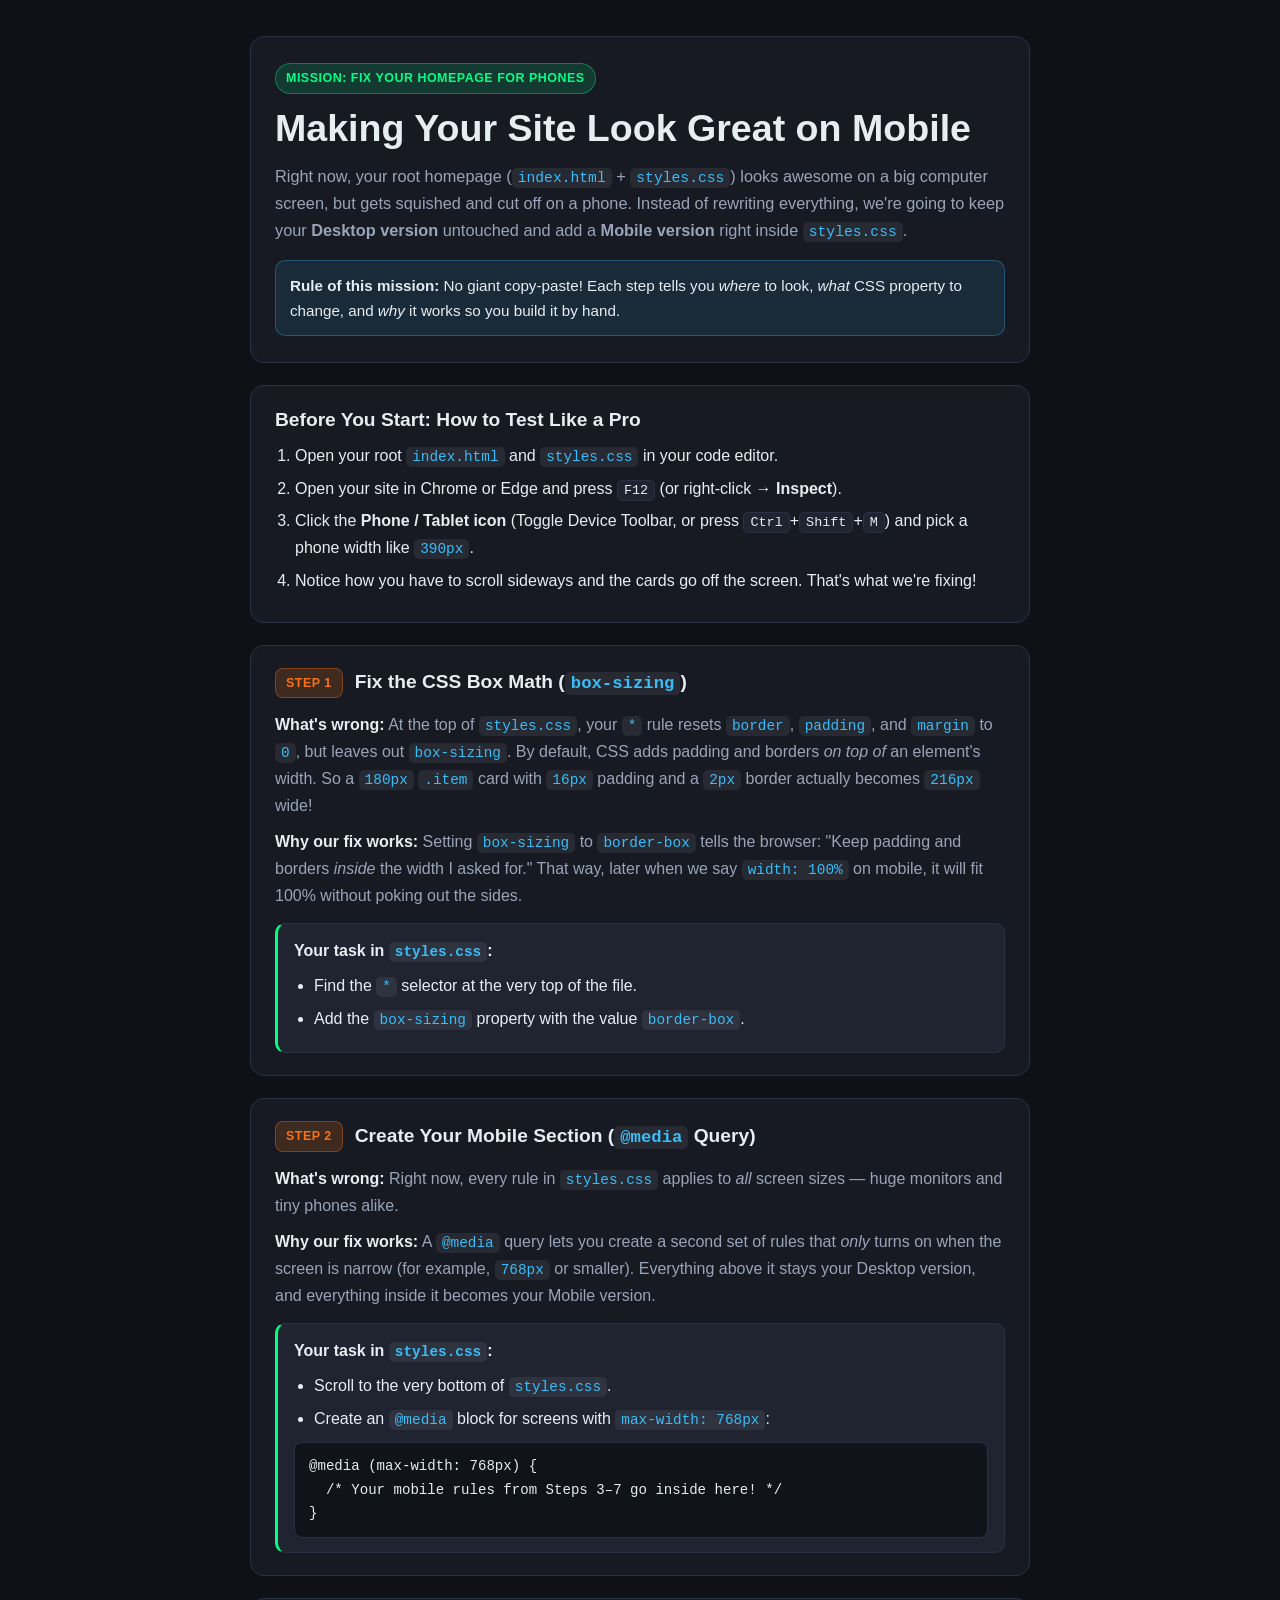
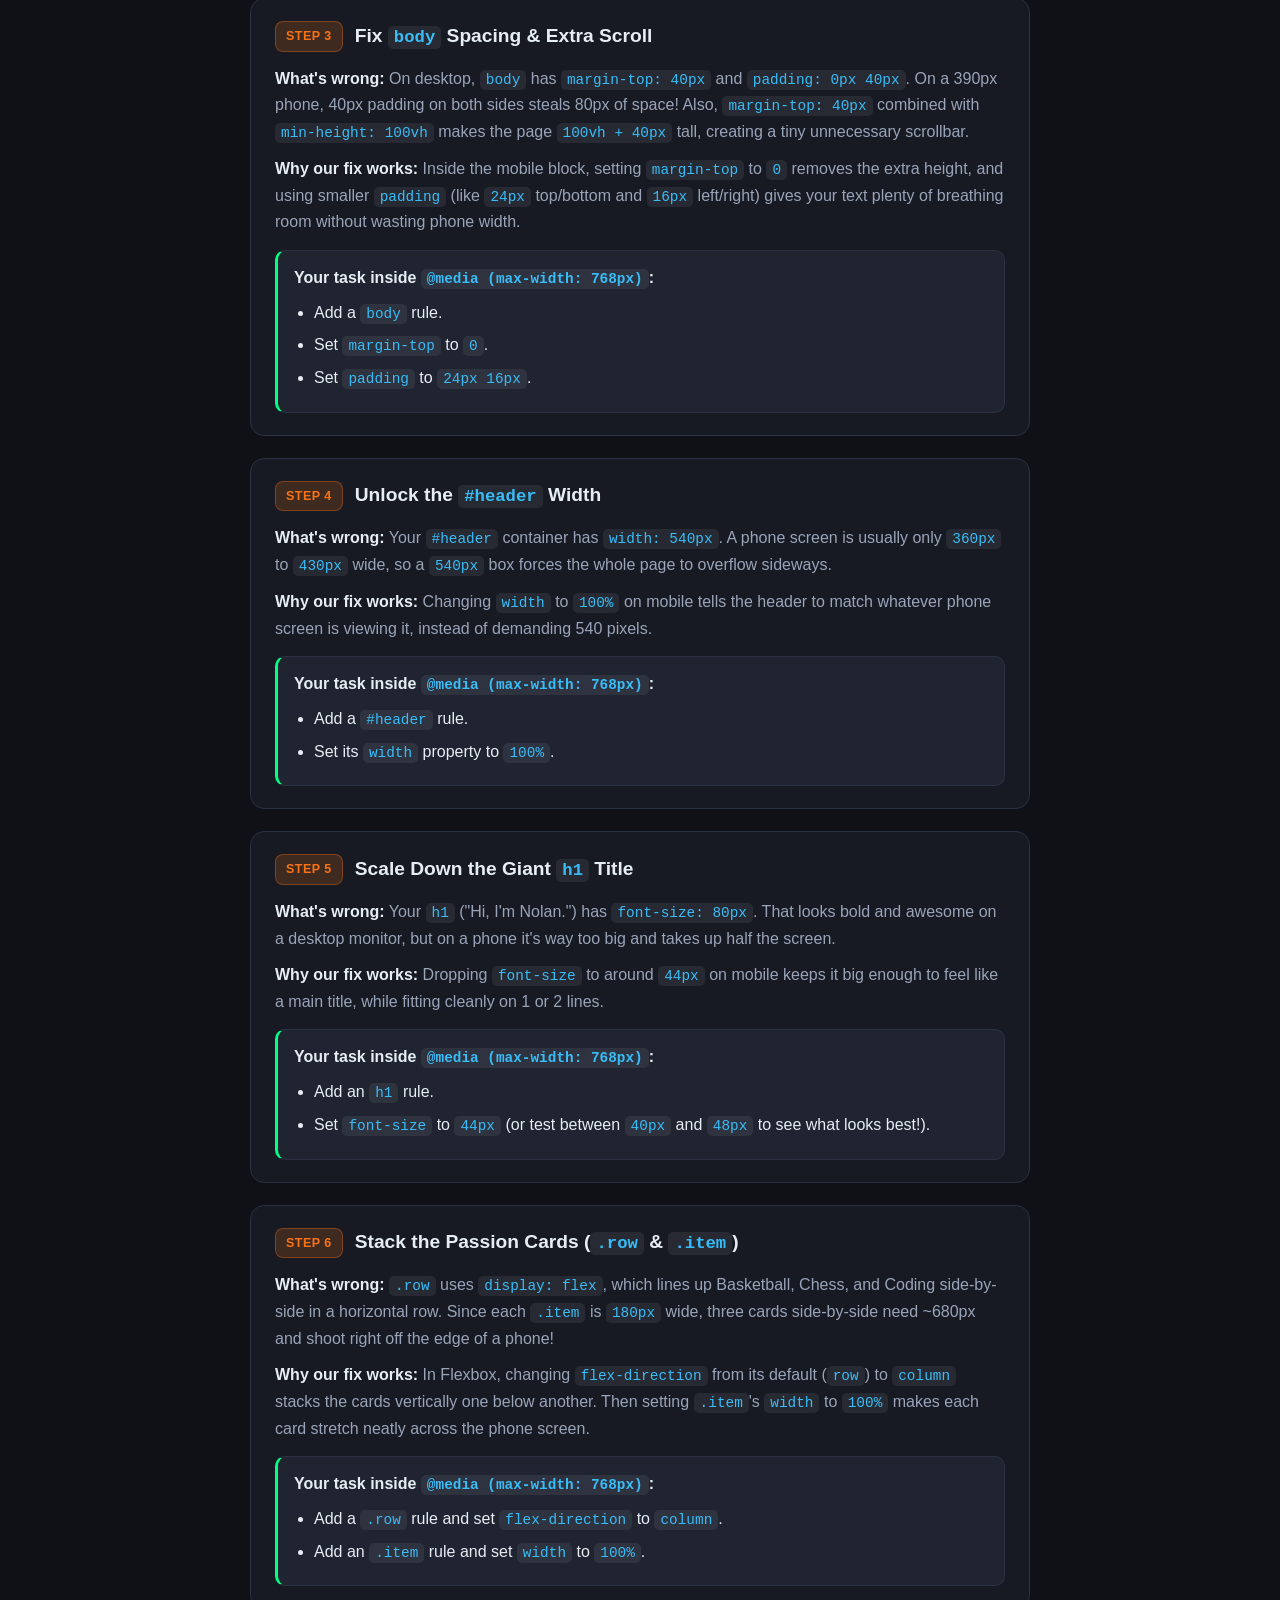
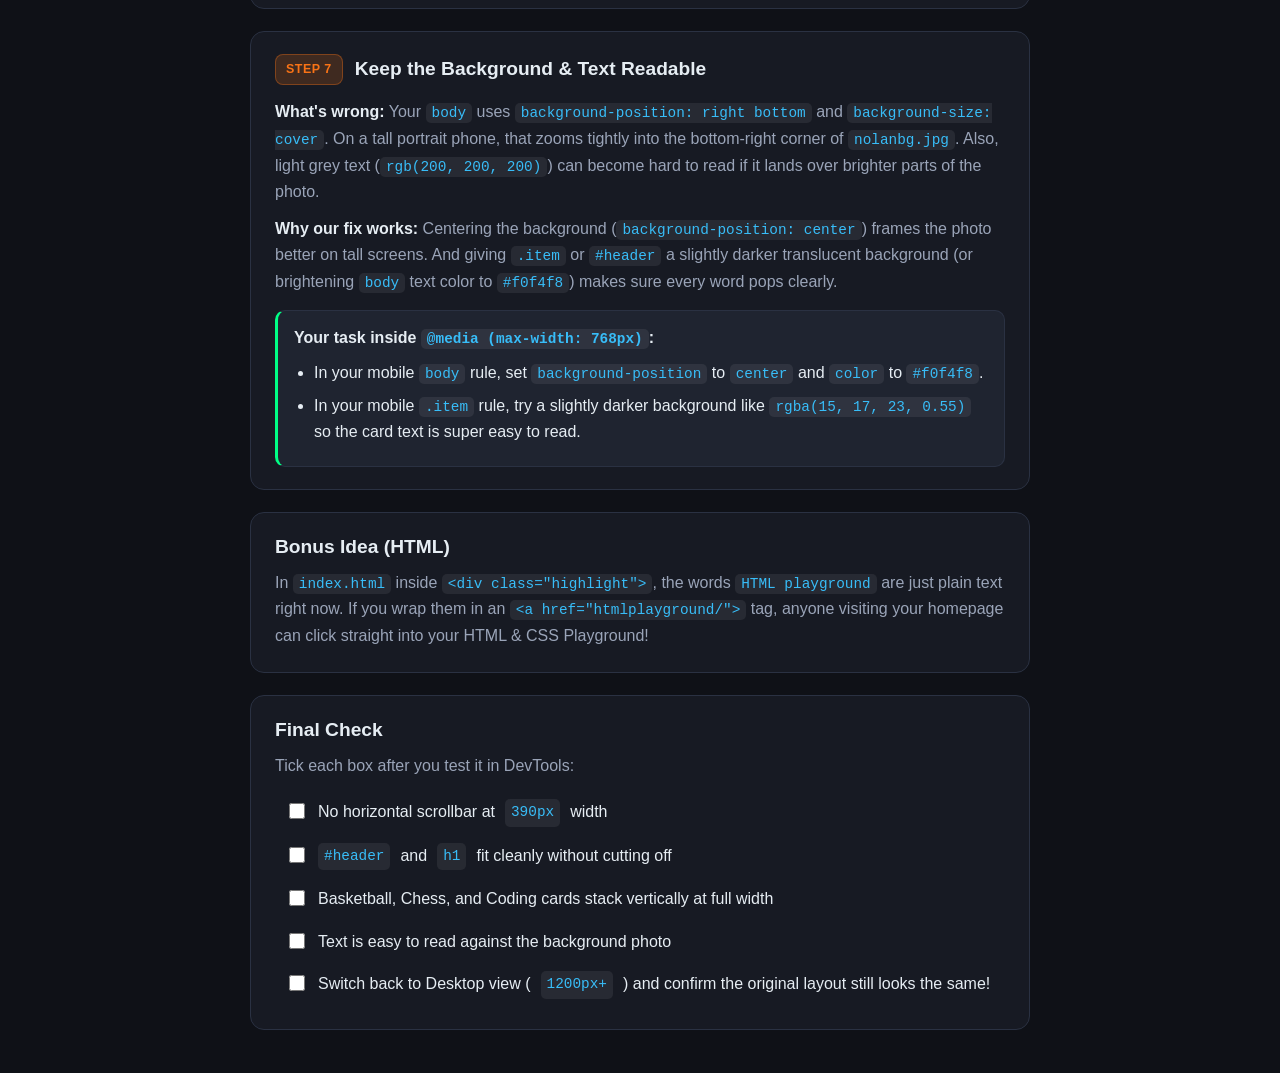
==== tutorial/htmlfix/index.html @ bb1a0f15 "Add guided mobile-fix tutorial at /tutorial/htmlfix" ====
<!DOCTYPE html>
<html lang="en">
<head>
  <meta charset="UTF-8" />
  <meta name="viewport" content="width=device-width, initial-scale=1.0" />
  <title>Mobile Fix Mission | Nolan's Playground</title>
  <link rel="stylesheet" href="styles.css" />
</head>
<body>
  <main class="container">
    <header class="hero">
      <div class="badge">Mission: Fix Your Homepage for Phones</div>
      <h1>Making Your Site Look Great on Mobile</h1>
      <p class="lead">
        Right now, your root homepage (<code>index.html</code> + <code>styles.css</code>) looks awesome on a big computer screen,
        but gets squished and cut off on a phone. Instead of rewriting everything, we're going to keep your
        <strong>Desktop version</strong> untouched and add a <strong>Mobile version</strong> right inside <code>styles.css</code>.
      </p>
      <div class="callout">
        <strong>Rule of this mission:</strong> No giant copy-paste! Each step tells you <em>where</em> to look,
        <em>what</em> CSS property to change, and <em>why</em> it works so you build it by hand.
      </div>
    </header>

    <section class="card setup-card">
      <h2>Before You Start: How to Test Like a Pro</h2>
      <ol class="steps-list">
        <li>Open your root <code>index.html</code> and <code>styles.css</code> in your code editor.</li>
        <li>Open your site in Chrome or Edge and press <kbd>F12</kbd> (or right-click &rarr; <strong>Inspect</strong>).</li>
        <li>Click the <strong>Phone / Tablet icon</strong> (Toggle Device Toolbar, or press <kbd>Ctrl</kbd>+<kbd>Shift</kbd>+<kbd>M</kbd>) and pick a phone width like <code>390px</code>.</li>
        <li>Notice how you have to scroll sideways and the cards go off the screen. That's what we're fixing!</li>
      </ol>
    </section>

    <section class="step">
      <div class="step-header">
        <span class="step-num">Step 1</span>
        <h2>Fix the CSS Box Math (<code>box-sizing</code>)</h2>
      </div>
      <div class="why-box">
        <p><strong>What's wrong:</strong> At the top of <code>styles.css</code>, your <code>*</code> rule resets <code>border</code>, <code>padding</code>, and <code>margin</code> to <code>0</code>, but leaves out <code>box-sizing</code>. By default, CSS adds padding and borders <em>on top of</em> an element's width. So a <code>180px</code> <code>.item</code> card with <code>16px</code> padding and a <code>2px</code> border actually becomes <code>216px</code> wide!</p>
        <p><strong>Why our fix works:</strong> Setting <code>box-sizing</code> to <code>border-box</code> tells the browser: "Keep padding and borders <em>inside</em> the width I asked for." That way, later when we say <code>width: 100%</code> on mobile, it will fit 100% without poking out the sides.</p>
      </div>
      <div class="todo-box">
        <strong>Your task in <code>styles.css</code>:</strong>
        <ul>
          <li>Find the <code>*</code> selector at the very top of the file.</li>
          <li>Add the <code>box-sizing</code> property with the value <code>border-box</code>.</li>
        </ul>
      </div>
    </section>

    <section class="step">
      <div class="step-header">
        <span class="step-num">Step 2</span>
        <h2>Create Your Mobile Section (<code>@media</code> Query)</h2>
      </div>
      <div class="why-box">
        <p><strong>What's wrong:</strong> Right now, every rule in <code>styles.css</code> applies to <em>all</em> screen sizes — huge monitors and tiny phones alike.</p>
        <p><strong>Why our fix works:</strong> A <code>@media</code> query lets you create a second set of rules that <em>only</em> turns on when the screen is narrow (for example, <code>768px</code> or smaller). Everything above it stays your Desktop version, and everything inside it becomes your Mobile version.</p>
      </div>
      <div class="todo-box">
        <strong>Your task in <code>styles.css</code>:</strong>
        <ul>
          <li>Scroll to the very bottom of <code>styles.css</code>.</li>
          <li>Create an <code>@media</code> block for screens with <code>max-width: 768px</code>:</li>
        </ul>
        <pre class="mini-snippet"><code>@media (max-width: 768px) {
  /* Your mobile rules from Steps 3–7 go inside here! */
}</code></pre>
      </div>
    </section>

    <section class="step">
      <div class="step-header">
        <span class="step-num">Step 3</span>
        <h2>Fix <code>body</code> Spacing &amp; Extra Scroll</h2>
      </div>
      <div class="why-box">
        <p><strong>What's wrong:</strong> On desktop, <code>body</code> has <code>margin-top: 40px</code> and <code>padding: 0px 40px</code>. On a 390px phone, 40px padding on both sides steals 80px of space! Also, <code>margin-top: 40px</code> combined with <code>min-height: 100vh</code> makes the page <code>100vh + 40px</code> tall, creating a tiny unnecessary scrollbar.</p>
        <p><strong>Why our fix works:</strong> Inside the mobile block, setting <code>margin-top</code> to <code>0</code> removes the extra height, and using smaller <code>padding</code> (like <code>24px</code> top/bottom and <code>16px</code> left/right) gives your text plenty of breathing room without wasting phone width.</p>
      </div>
      <div class="todo-box">
        <strong>Your task inside <code>@media (max-width: 768px)</code>:</strong>
        <ul>
          <li>Add a <code>body</code> rule.</li>
          <li>Set <code>margin-top</code> to <code>0</code>.</li>
          <li>Set <code>padding</code> to <code>24px 16px</code>.</li>
        </ul>
      </div>
    </section>

    <section class="step">
      <div class="step-header">
        <span class="step-num">Step 4</span>
        <h2>Unlock the <code>#header</code> Width</h2>
      </div>
      <div class="why-box">
        <p><strong>What's wrong:</strong> Your <code>#header</code> container has <code>width: 540px</code>. A phone screen is usually only <code>360px</code> to <code>430px</code> wide, so a <code>540px</code> box forces the whole page to overflow sideways.</p>
        <p><strong>Why our fix works:</strong> Changing <code>width</code> to <code>100%</code> on mobile tells the header to match whatever phone screen is viewing it, instead of demanding 540 pixels.</p>
      </div>
      <div class="todo-box">
        <strong>Your task inside <code>@media (max-width: 768px)</code>:</strong>
        <ul>
          <li>Add a <code>#header</code> rule.</li>
          <li>Set its <code>width</code> property to <code>100%</code>.</li>
        </ul>
      </div>
    </section>

    <section class="step">
      <div class="step-header">
        <span class="step-num">Step 5</span>
        <h2>Scale Down the Giant <code>h1</code> Title</h2>
      </div>
      <div class="why-box">
        <p><strong>What's wrong:</strong> Your <code>h1</code> ("Hi, I'm Nolan.") has <code>font-size: 80px</code>. That looks bold and awesome on a desktop monitor, but on a phone it's way too big and takes up half the screen.</p>
        <p><strong>Why our fix works:</strong> Dropping <code>font-size</code> to around <code>44px</code> on mobile keeps it big enough to feel like a main title, while fitting cleanly on 1 or 2 lines.</p>
      </div>
      <div class="todo-box">
        <strong>Your task inside <code>@media (max-width: 768px)</code>:</strong>
        <ul>
          <li>Add an <code>h1</code> rule.</li>
          <li>Set <code>font-size</code> to <code>44px</code> (or test between <code>40px</code> and <code>48px</code> to see what looks best!).</li>
        </ul>
      </div>
    </section>

    <section class="step">
      <div class="step-header">
        <span class="step-num">Step 6</span>
        <h2>Stack the Passion Cards (<code>.row</code> &amp; <code>.item</code>)</h2>
      </div>
      <div class="why-box">
        <p><strong>What's wrong:</strong> <code>.row</code> uses <code>display: flex</code>, which lines up Basketball, Chess, and Coding side-by-side in a horizontal row. Since each <code>.item</code> is <code>180px</code> wide, three cards side-by-side need ~680px and shoot right off the edge of a phone!</p>
        <p><strong>Why our fix works:</strong> In Flexbox, changing <code>flex-direction</code> from its default (<code>row</code>) to <code>column</code> stacks the cards vertically one below another. Then setting <code>.item</code>'s <code>width</code> to <code>100%</code> makes each card stretch neatly across the phone screen.</p>
      </div>
      <div class="todo-box">
        <strong>Your task inside <code>@media (max-width: 768px)</code>:</strong>
        <ul>
          <li>Add a <code>.row</code> rule and set <code>flex-direction</code> to <code>column</code>.</li>
          <li>Add an <code>.item</code> rule and set <code>width</code> to <code>100%</code>.</li>
        </ul>
      </div>
    </section>

    <section class="step">
      <div class="step-header">
        <span class="step-num">Step 7</span>
        <h2>Keep the Background &amp; Text Readable</h2>
      </div>
      <div class="why-box">
        <p><strong>What's wrong:</strong> Your <code>body</code> uses <code>background-position: right bottom</code> and <code>background-size: cover</code>. On a tall portrait phone, that zooms tightly into the bottom-right corner of <code>nolanbg.jpg</code>. Also, light grey text (<code>rgb(200, 200, 200)</code>) can become hard to read if it lands over brighter parts of the photo.</p>
        <p><strong>Why our fix works:</strong> Centering the background (<code>background-position: center</code>) frames the photo better on tall screens. And giving <code>.item</code> or <code>#header</code> a slightly darker translucent background (or brightening <code>body</code> text color to <code>#f0f4f8</code>) makes sure every word pops clearly.</p>
      </div>
      <div class="todo-box">
        <strong>Your task inside <code>@media (max-width: 768px)</code>:</strong>
        <ul>
          <li>In your mobile <code>body</code> rule, set <code>background-position</code> to <code>center</code> and <code>color</code> to <code>#f0f4f8</code>.</li>
          <li>In your mobile <code>.item</code> rule, try a slightly darker background like <code>rgba(15, 17, 23, 0.55)</code> so the card text is super easy to read.</li>
        </ul>
      </div>
    </section>

    <section class="card bonus-card">
      <h2>Bonus Idea (HTML)</h2>
      <p>
        In <code>index.html</code> inside <code>&lt;div class="highlight"&gt;</code>, the words <code>HTML playground</code> are just plain text right now.
        If you wrap them in an <code>&lt;a href="htmlplayground/"&gt;</code> tag, anyone visiting your homepage can click straight into your HTML &amp; CSS Playground!
      </p>
    </section>

    <section class="card checklist-card">
      <h2>Final Check</h2>
      <p class="checklist-note">Tick each box after you test it in DevTools:</p>
      <label class="check-item"><input type="checkbox" /> No horizontal scrollbar at <code>390px</code> width</label>
      <label class="check-item"><input type="checkbox" /> <code>#header</code> and <code>h1</code> fit cleanly without cutting off</label>
      <label class="check-item"><input type="checkbox" /> Basketball, Chess, and Coding cards stack vertically at full width</label>
      <label class="check-item"><input type="checkbox" /> Text is easy to read against the background photo</label>
      <label class="check-item"><input type="checkbox" /> Switch back to Desktop view (<code>1200px+</code>) and confirm the original layout still looks the same!</label>
    </section>
  </main>
</body>
</html>
---- tutorial/htmlfix/styles.css ----
:root {
  --bg: #0f1117;
  --surface: #171a23;
  --surface-2: #1f2430;
  --border: #2a3142;
  --text: #e6edf3;
  --text-muted: #9aa4b8;
  --accent: #00ff85;
  --accent-dim: rgba(0, 255, 133, 0.14);
  --orange: #f97316;
  --blue: #38bdf8;
}

* {
  box-sizing: border-box;
}

body {
  margin: 0;
  padding: 36px 18px 64px;
  background: var(--bg);
  color: var(--text);
  font-family: -apple-system, BlinkMacSystemFont, "Segoe UI", Roboto, Inter, sans-serif;
  line-height: 1.65;
}

.container {
  max-width: 780px;
  margin: 0 auto;
  display: flex;
  flex-direction: column;
  gap: 22px;
}

.hero {
  background: var(--surface);
  border: 1px solid var(--border);
  border-radius: 14px;
  padding: 26px 24px;
}

.badge {
  display: inline-block;
  font-size: 0.78rem;
  font-weight: 700;
  letter-spacing: 0.04em;
  text-transform: uppercase;
  padding: 4px 10px;
  border-radius: 999px;
  background: var(--accent-dim);
  color: var(--accent);
  border: 1px solid rgba(0, 255, 133, 0.35);
  margin-bottom: 12px;
}

h1 {
  margin: 0 0 12px;
  font-size: clamp(1.75rem, 4vw, 2.35rem);
  line-height: 1.2;
}

h2 {
  margin: 0;
  font-size: 1.2rem;
  line-height: 1.3;
}

.lead {
  margin: 0 0 16px;
  color: var(--text-muted);
  font-size: 1.02rem;
}

.callout {
  background: rgba(56, 189, 248, 0.1);
  border: 1px solid rgba(56, 189, 248, 0.3);
  border-radius: 10px;
  padding: 12px 14px;
  font-size: 0.95rem;
}

.card,
.step {
  background: var(--surface);
  border: 1px solid var(--border);
  border-radius: 14px;
  padding: 22px 24px;
}

.step-header {
  display: flex;
  align-items: center;
  gap: 12px;
  margin-bottom: 14px;
}

.step-num {
  flex-shrink: 0;
  font-size: 0.78rem;
  font-weight: 800;
  text-transform: uppercase;
  letter-spacing: 0.04em;
  padding: 4px 10px;
  border-radius: 8px;
  background: rgba(249, 115, 22, 0.18);
  color: var(--orange);
  border: 1px solid rgba(249, 115, 22, 0.35);
}

.why-box p {
  margin: 0 0 10px;
  color: var(--text-muted);
}

.why-box strong {
  color: var(--text);
}

.todo-box {
  margin-top: 14px;
  background: var(--surface-2);
  border: 1px solid var(--border);
  border-left: 3px solid var(--accent);
  border-radius: 10px;
  padding: 14px 16px;
}

.todo-box ul,
.steps-list {
  margin: 8px 0 0;
  padding-left: 20px;
}

.todo-box li,
.steps-list li {
  margin-bottom: 6px;
}

code {
  font-family: ui-monospace, SFMono-Regular, Menlo, Monaco, Consolas, monospace;
  font-size: 0.9em;
  background: rgba(255, 255, 255, 0.07);
  padding: 2px 6px;
  border-radius: 5px;
  color: var(--blue);
}

kbd {
  font-family: ui-monospace, SFMono-Regular, Menlo, Monaco, Consolas, monospace;
  font-size: 0.84em;
  background: var(--surface-2);
  border: 1px solid var(--border);
  border-radius: 5px;
  padding: 2px 6px;
  color: var(--text);
}

.mini-snippet {
  margin: 10px 0 0;
  padding: 12px 14px;
  background: #10131a;
  border: 1px solid var(--border);
  border-radius: 8px;
  overflow-x: auto;
}

.mini-snippet code {
  background: none;
  padding: 0;
  color: var(--text);
  font-size: 0.88rem;
}

.bonus-card h2,
.setup-card h2,
.checklist-card h2 {
  margin-bottom: 10px;
}

.bonus-card p {
  margin: 0;
  color: var(--text-muted);
}

.checklist-note {
  margin: 0 0 12px;
  color: var(--text-muted);
}

.check-item {
  display: flex;
  align-items: flex-start;
  gap: 10px;
  padding: 8px 10px;
  border-radius: 8px;
  cursor: pointer;
  transition: background 0.15s ease;
}

.check-item:hover {
  background: var(--surface-2);
}

.check-item input[type="checkbox"] {
  margin-top: 4px;
  width: 16px;
  height: 16px;
  accent-color: var(--accent);
  flex-shrink: 0;
}

@media (max-width: 600px) {
  body {
    padding: 18px 12px 48px;
  }

  .hero,
  .card,
  .step {
    padding: 18px 16px;
  }

  .step-header {
    flex-direction: column;
    align-items: flex-start;
    gap: 8px;
  }
}
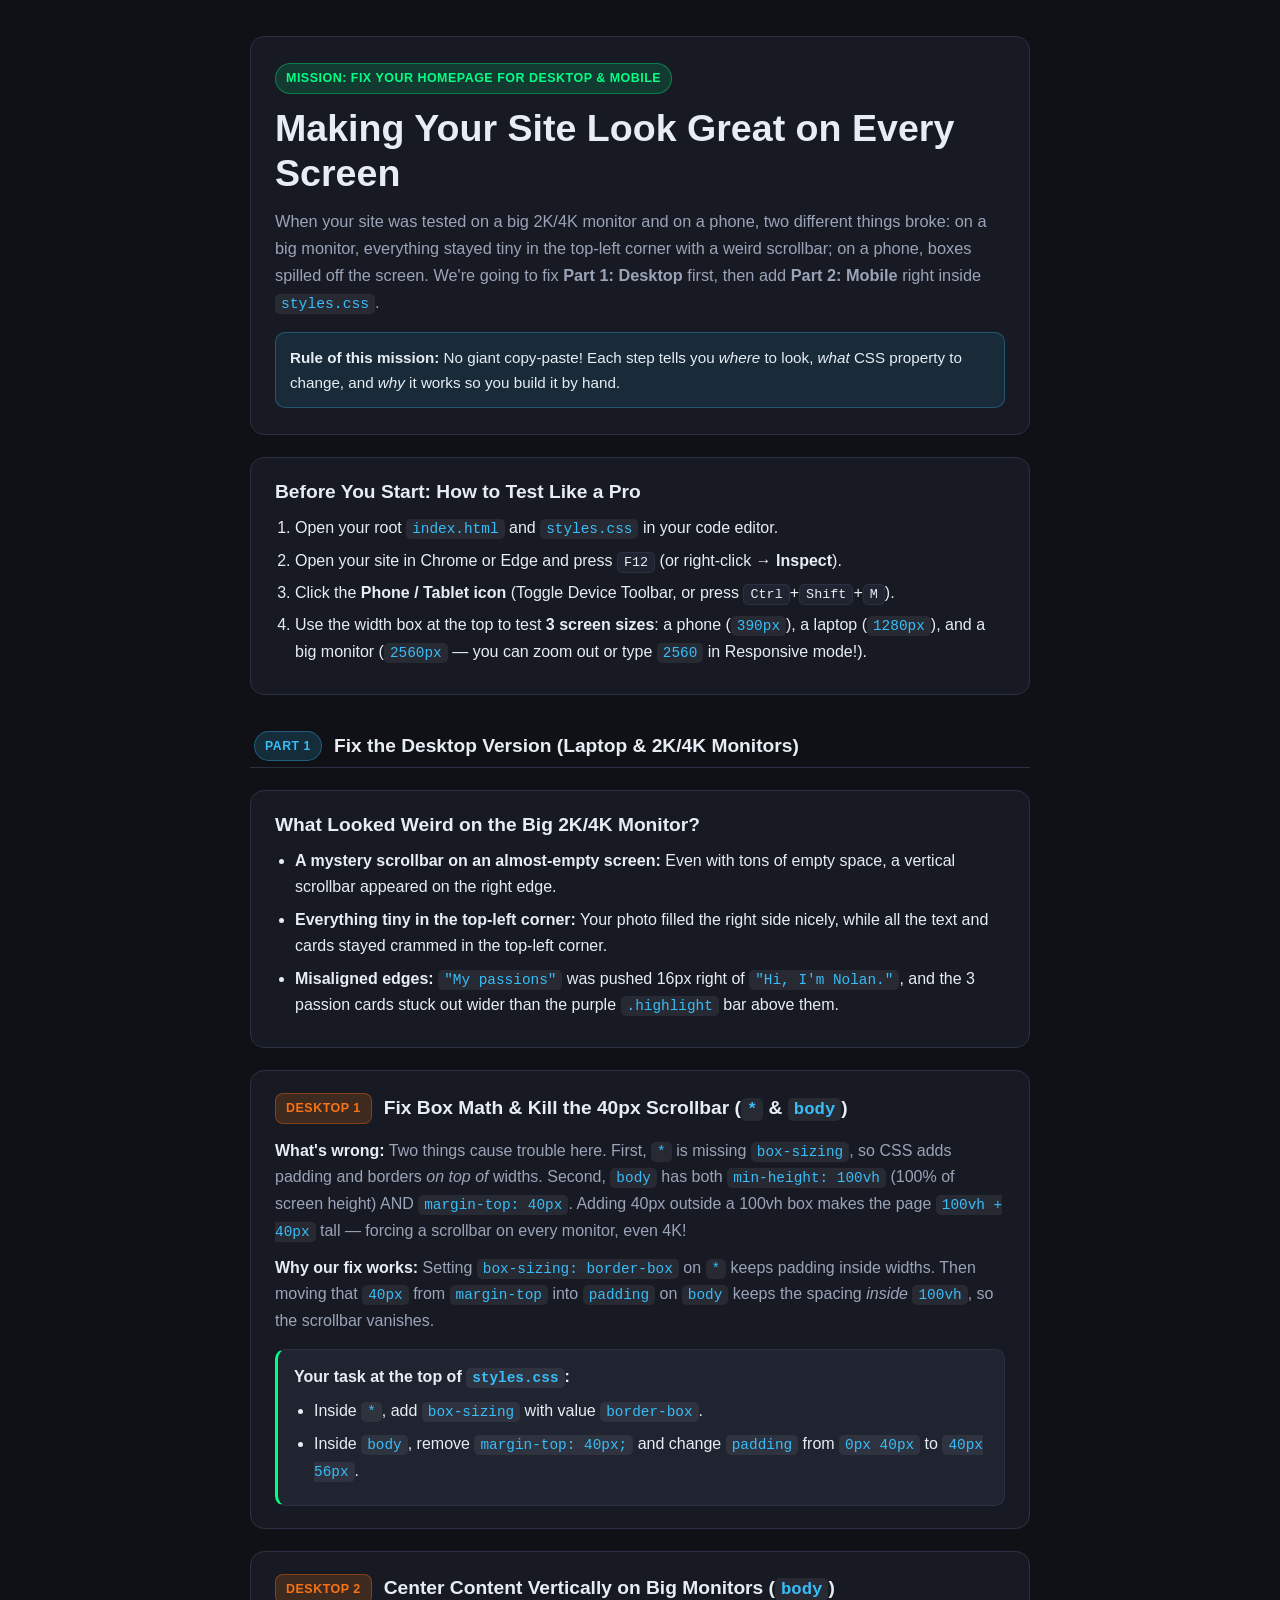
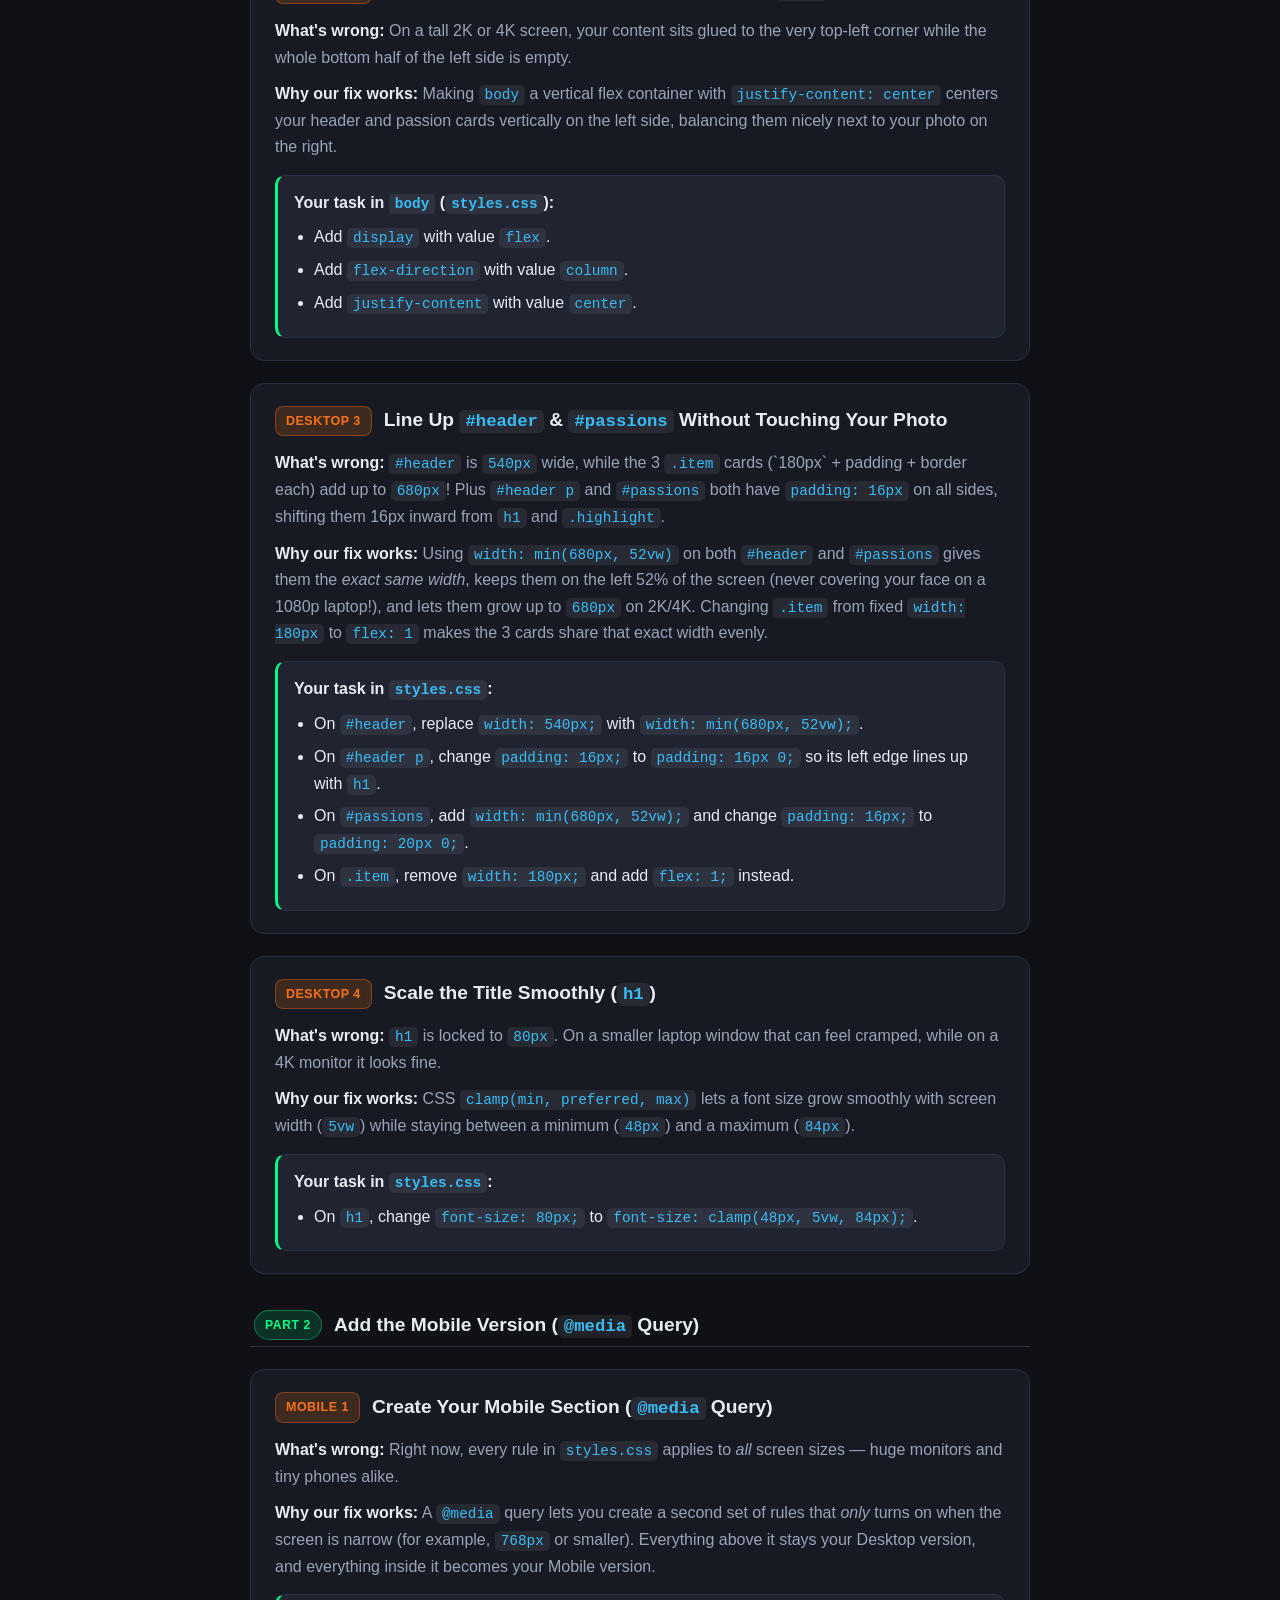
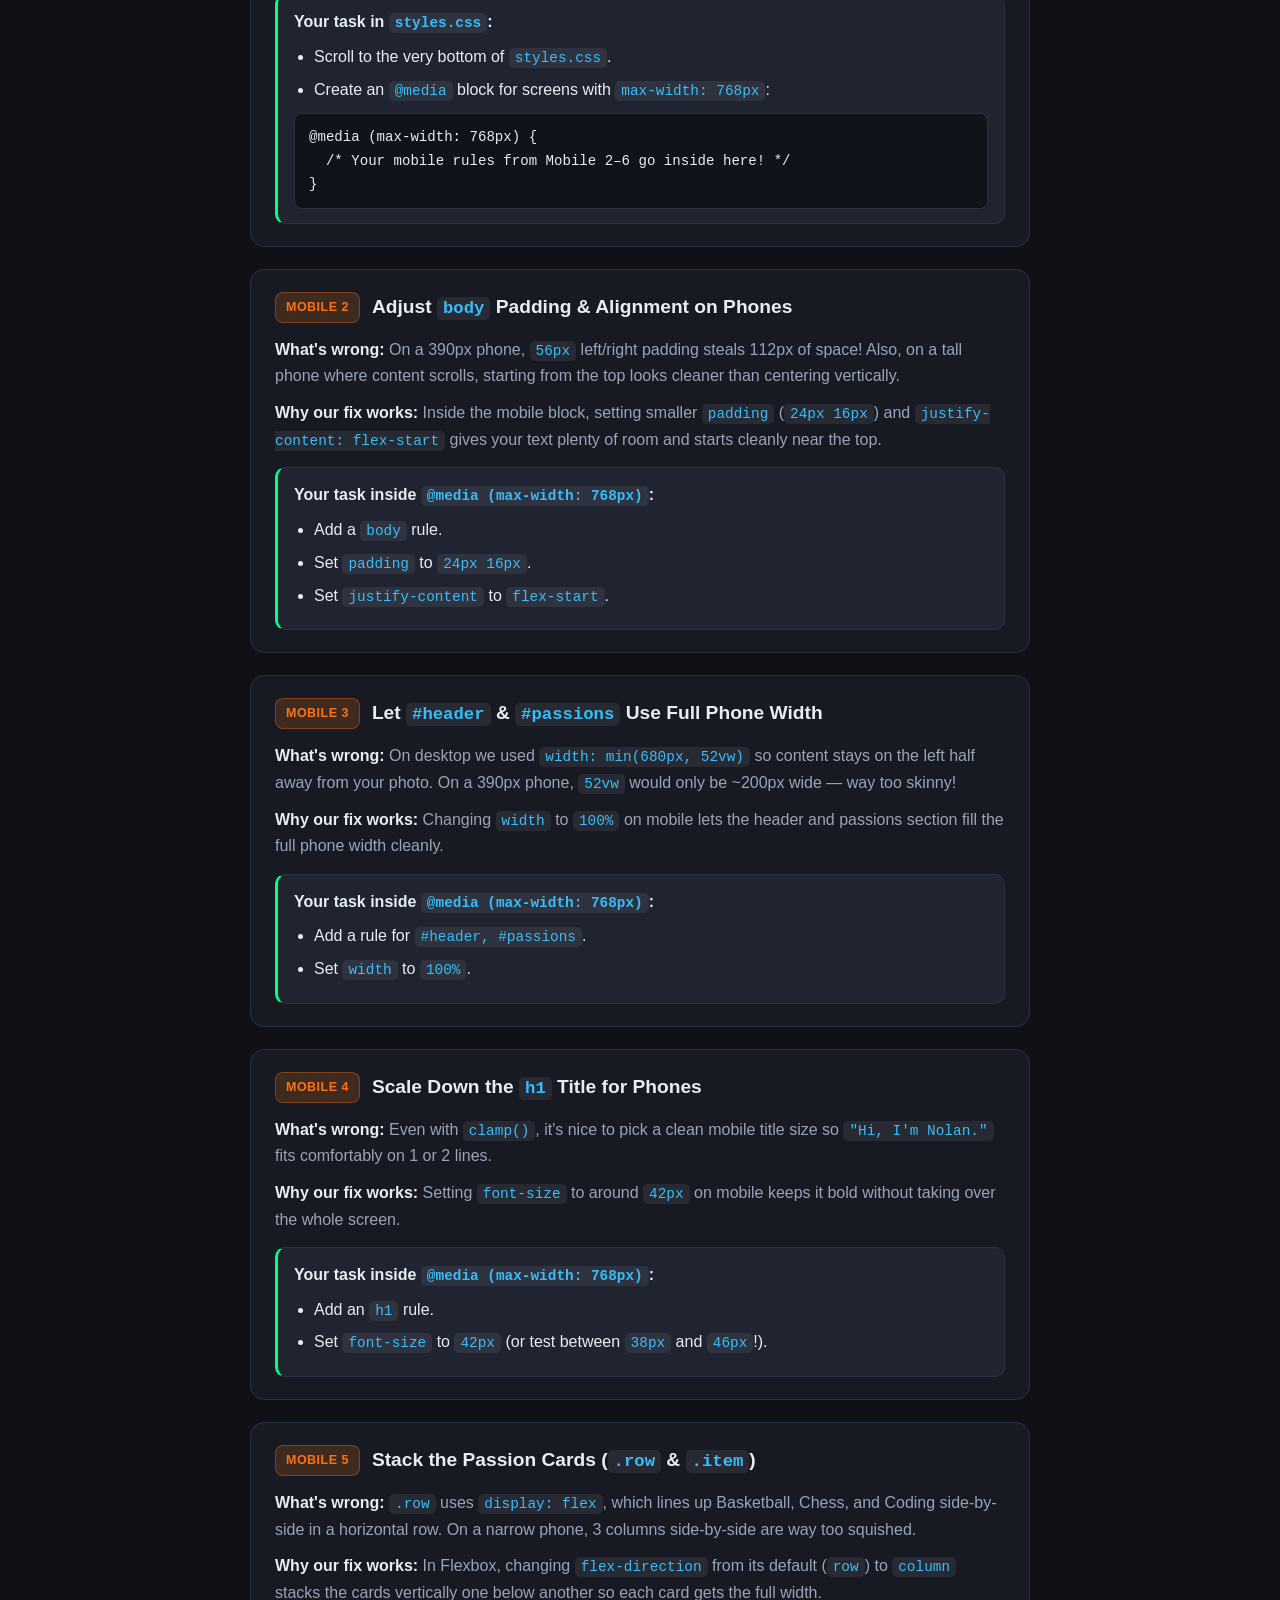
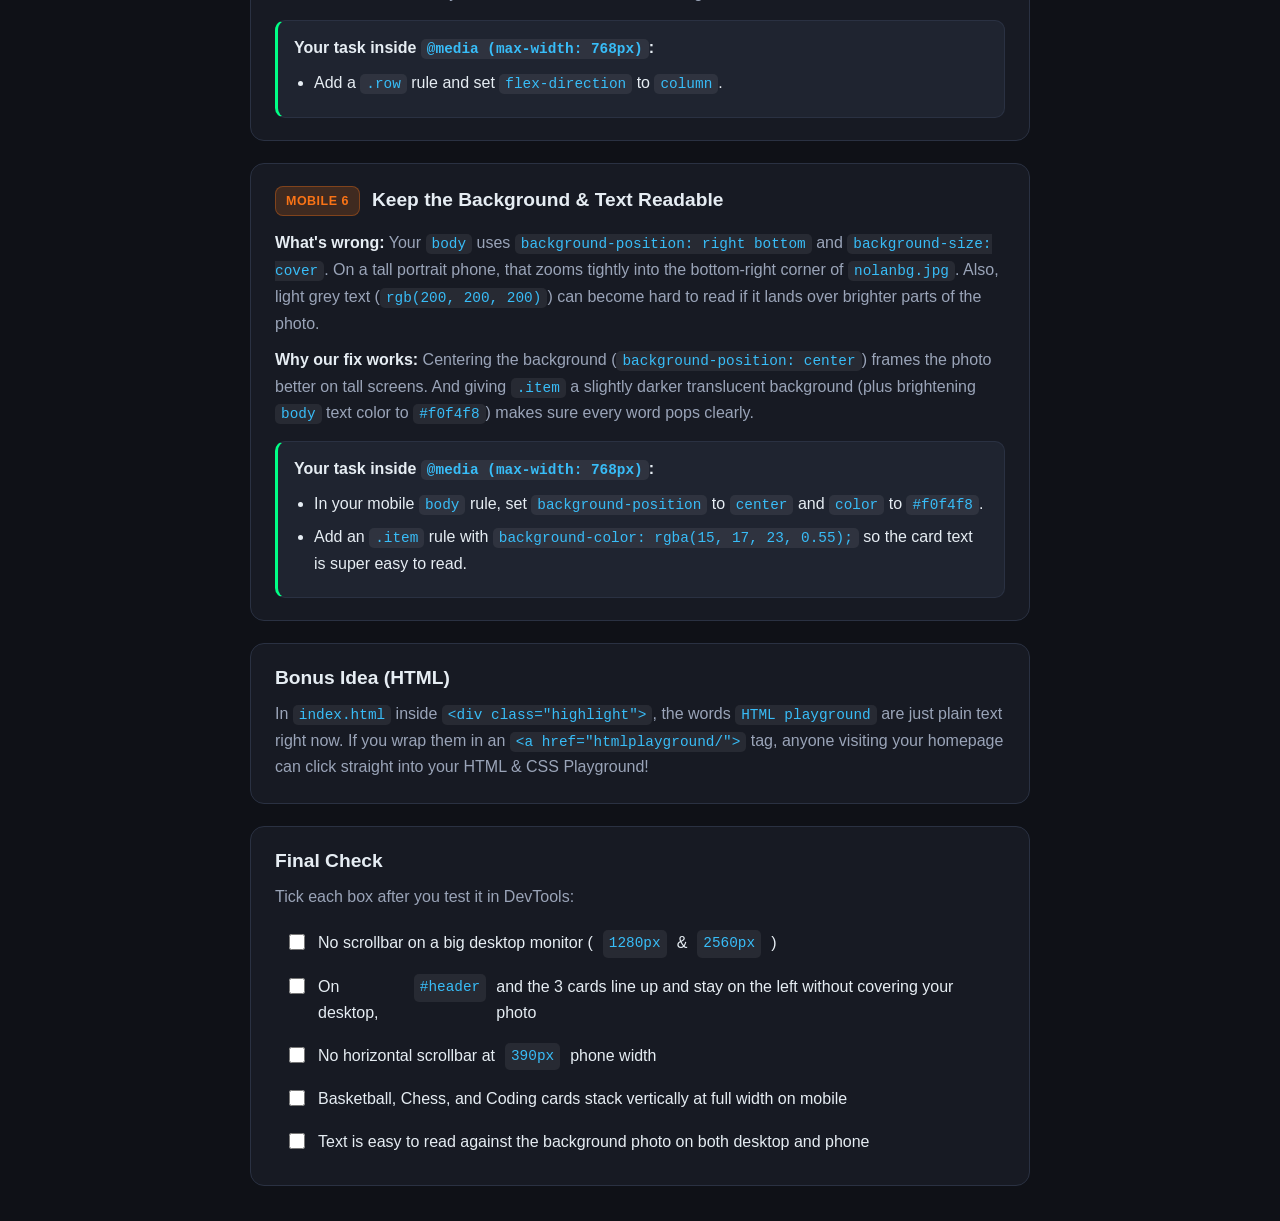
==== commit 22aee1f9: "Add Part 1 desktop fix guide above mobile guide in /tutorial/htmlfix" ====
--- a/tutorial/htmlfix/index.html
+++ b/tutorial/htmlfix/index.html
@@ -3,18 +3,19 @@
 <head>
   <meta charset="UTF-8" />
   <meta name="viewport" content="width=device-width, initial-scale=1.0" />
-  <title>Mobile Fix Mission | Nolan's Playground</title>
+  <title>Desktop &amp; Mobile Fix Mission | Nolan's Playground</title>
   <link rel="stylesheet" href="styles.css" />
 </head>
 <body>
   <main class="container">
     <header class="hero">
-      <div class="badge">Mission: Fix Your Homepage for Phones</div>
-      <h1>Making Your Site Look Great on Mobile</h1>
+      <div class="badge">Mission: Fix Your Homepage for Desktop &amp; Mobile</div>
+      <h1>Making Your Site Look Great on Every Screen</h1>
       <p class="lead">
-        Right now, your root homepage (<code>index.html</code> + <code>styles.css</code>) looks awesome on a big computer screen,
-        but gets squished and cut off on a phone. Instead of rewriting everything, we're going to keep your
-        <strong>Desktop version</strong> untouched and add a <strong>Mobile version</strong> right inside <code>styles.css</code>.
+        When your site was tested on a big 2K/4K monitor and on a phone, two different things broke:
+        on a big monitor, everything stayed tiny in the top-left corner with a weird scrollbar; on a phone,
+        boxes spilled off the screen. We're going to fix <strong>Part 1: Desktop</strong> first, then add
+        <strong>Part 2: Mobile</strong> right inside <code>styles.css</code>.
       </p>
       <div class="callout">
         <strong>Rule of this mission:</strong> No giant copy-paste! Each step tells you <em>where</em> to look,
@@ -27,32 +28,107 @@
       <ol class="steps-list">
         <li>Open your root <code>index.html</code> and <code>styles.css</code> in your code editor.</li>
         <li>Open your site in Chrome or Edge and press <kbd>F12</kbd> (or right-click &rarr; <strong>Inspect</strong>).</li>
-        <li>Click the <strong>Phone / Tablet icon</strong> (Toggle Device Toolbar, or press <kbd>Ctrl</kbd>+<kbd>Shift</kbd>+<kbd>M</kbd>) and pick a phone width like <code>390px</code>.</li>
-        <li>Notice how you have to scroll sideways and the cards go off the screen. That's what we're fixing!</li>
+        <li>Click the <strong>Phone / Tablet icon</strong> (Toggle Device Toolbar, or press <kbd>Ctrl</kbd>+<kbd>Shift</kbd>+<kbd>M</kbd>).</li>
+        <li>Use the width box at the top to test <strong>3 screen sizes</strong>: a phone (<code>390px</code>), a laptop (<code>1280px</code>), and a big monitor (<code>2560px</code> — you can zoom out or type <code>2560</code> in Responsive mode!).</li>
       </ol>
     </section>
 
-    <section class="step">
-      <div class="step-header">
-        <span class="step-num">Step 1</span>
-        <h2>Fix the CSS Box Math (<code>box-sizing</code>)</h2>
-      </div>
-      <div class="why-box">
-        <p><strong>What's wrong:</strong> At the top of <code>styles.css</code>, your <code>*</code> rule resets <code>border</code>, <code>padding</code>, and <code>margin</code> to <code>0</code>, but leaves out <code>box-sizing</code>. By default, CSS adds padding and borders <em>on top of</em> an element's width. So a <code>180px</code> <code>.item</code> card with <code>16px</code> padding and a <code>2px</code> border actually becomes <code>216px</code> wide!</p>
-        <p><strong>Why our fix works:</strong> Setting <code>box-sizing</code> to <code>border-box</code> tells the browser: "Keep padding and borders <em>inside</em> the width I asked for." That way, later when we say <code>width: 100%</code> on mobile, it will fit 100% without poking out the sides.</p>
+    <div class="part-divider">
+      <span class="part-tag part-desktop">Part 1</span>
+      <h2>Fix the Desktop Version (Laptop &amp; 2K/4K Monitors)</h2>
+    </div>
+
+    <section class="card review-card">
+      <h2>What Looked Weird on the Big 2K/4K Monitor?</h2>
+      <ul class="steps-list">
+        <li><strong>A mystery scrollbar on an almost-empty screen:</strong> Even with tons of empty space, a vertical scrollbar appeared on the right edge.</li>
+        <li><strong>Everything tiny in the top-left corner:</strong> Your photo filled the right side nicely, while all the text and cards stayed crammed in the top-left corner.</li>
+        <li><strong>Misaligned edges:</strong> <code>"My passions"</code> was pushed 16px right of <code>"Hi, I'm Nolan."</code>, and the 3 passion cards stuck out wider than the purple <code>.highlight</code> bar above them.</li>
+      </ul>
+    </section>
+
+    <section class="step">
+      <div class="step-header">
+        <span class="step-num">Desktop 1</span>
+        <h2>Fix Box Math &amp; Kill the 40px Scrollbar (<code>*</code> &amp; <code>body</code>)</h2>
+      </div>
+      <div class="why-box">
+        <p><strong>What's wrong:</strong> Two things cause trouble here. First, <code>*</code> is missing <code>box-sizing</code>, so CSS adds padding and borders <em>on top of</em> widths. Second, <code>body</code> has both <code>min-height: 100vh</code> (100% of screen height) AND <code>margin-top: 40px</code>. Adding 40px outside a 100vh box makes the page <code>100vh + 40px</code> tall — forcing a scrollbar on every monitor, even 4K!</p>
+        <p><strong>Why our fix works:</strong> Setting <code>box-sizing: border-box</code> on <code>*</code> keeps padding inside widths. Then moving that <code>40px</code> from <code>margin-top</code> into <code>padding</code> on <code>body</code> keeps the spacing <em>inside</em> <code>100vh</code>, so the scrollbar vanishes.</p>
+      </div>
+      <div class="todo-box">
+        <strong>Your task at the top of <code>styles.css</code>:</strong>
+        <ul>
+          <li>Inside <code>*</code>, add <code>box-sizing</code> with value <code>border-box</code>.</li>
+          <li>Inside <code>body</code>, remove <code>margin-top: 40px;</code> and change <code>padding</code> from <code>0px 40px</code> to <code>40px 56px</code>.</li>
+        </ul>
+      </div>
+    </section>
+
+    <section class="step">
+      <div class="step-header">
+        <span class="step-num">Desktop 2</span>
+        <h2>Center Content Vertically on Big Monitors (<code>body</code>)</h2>
+      </div>
+      <div class="why-box">
+        <p><strong>What's wrong:</strong> On a tall 2K or 4K screen, your content sits glued to the very top-left corner while the whole bottom half of the left side is empty.</p>
+        <p><strong>Why our fix works:</strong> Making <code>body</code> a vertical flex container with <code>justify-content: center</code> centers your header and passion cards vertically on the left side, balancing them nicely next to your photo on the right.</p>
+      </div>
+      <div class="todo-box">
+        <strong>Your task in <code>body</code> (<code>styles.css</code>):</strong>
+        <ul>
+          <li>Add <code>display</code> with value <code>flex</code>.</li>
+          <li>Add <code>flex-direction</code> with value <code>column</code>.</li>
+          <li>Add <code>justify-content</code> with value <code>center</code>.</li>
+        </ul>
+      </div>
+    </section>
+
+    <section class="step">
+      <div class="step-header">
+        <span class="step-num">Desktop 3</span>
+        <h2>Line Up <code>#header</code> &amp; <code>#passions</code> Without Touching Your Photo</h2>
+      </div>
+      <div class="why-box">
+        <p><strong>What's wrong:</strong> <code>#header</code> is <code>540px</code> wide, while the 3 <code>.item</code> cards (`180px` + padding + border each) add up to <code>680px</code>! Plus <code>#header p</code> and <code>#passions</code> both have <code>padding: 16px</code> on all sides, shifting them 16px inward from <code>h1</code> and <code>.highlight</code>.</p>
+        <p><strong>Why our fix works:</strong> Using <code>width: min(680px, 52vw)</code> on both <code>#header</code> and <code>#passions</code> gives them the <em>exact same width</em>, keeps them on the left 52% of the screen (never covering your face on a 1080p laptop!), and lets them grow up to <code>680px</code> on 2K/4K. Changing <code>.item</code> from fixed <code>width: 180px</code> to <code>flex: 1</code> makes the 3 cards share that exact width evenly.</p>
       </div>
       <div class="todo-box">
         <strong>Your task in <code>styles.css</code>:</strong>
         <ul>
-          <li>Find the <code>*</code> selector at the very top of the file.</li>
-          <li>Add the <code>box-sizing</code> property with the value <code>border-box</code>.</li>
-        </ul>
-      </div>
-    </section>
-
-    <section class="step">
-      <div class="step-header">
-        <span class="step-num">Step 2</span>
+          <li>On <code>#header</code>, replace <code>width: 540px;</code> with <code>width: min(680px, 52vw);</code>.</li>
+          <li>On <code>#header p</code>, change <code>padding: 16px;</code> to <code>padding: 16px 0;</code> so its left edge lines up with <code>h1</code>.</li>
+          <li>On <code>#passions</code>, add <code>width: min(680px, 52vw);</code> and change <code>padding: 16px;</code> to <code>padding: 20px 0;</code>.</li>
+          <li>On <code>.item</code>, remove <code>width: 180px;</code> and add <code>flex: 1;</code> instead.</li>
+        </ul>
+      </div>
+    </section>
+
+    <section class="step">
+      <div class="step-header">
+        <span class="step-num">Desktop 4</span>
+        <h2>Scale the Title Smoothly (<code>h1</code>)</h2>
+      </div>
+      <div class="why-box">
+        <p><strong>What's wrong:</strong> <code>h1</code> is locked to <code>80px</code>. On a smaller laptop window that can feel cramped, while on a 4K monitor it looks fine.</p>
+        <p><strong>Why our fix works:</strong> CSS <code>clamp(min, preferred, max)</code> lets a font size grow smoothly with screen width (<code>5vw</code>) while staying between a minimum (<code>48px</code>) and a maximum (<code>84px</code>).</p>
+      </div>
+      <div class="todo-box">
+        <strong>Your task in <code>styles.css</code>:</strong>
+        <ul>
+          <li>On <code>h1</code>, change <code>font-size: 80px;</code> to <code>font-size: clamp(48px, 5vw, 84px);</code>.</li>
+        </ul>
+      </div>
+    </section>
+
+    <div class="part-divider">
+      <span class="part-tag part-mobile">Part 2</span>
+      <h2>Add the Mobile Version (<code>@media</code> Query)</h2>
+    </div>
+
+    <section class="step">
+      <div class="step-header">
+        <span class="step-num">Mobile 1</span>
         <h2>Create Your Mobile Section (<code>@media</code> Query)</h2>
       </div>
       <div class="why-box">
@@ -66,98 +142,97 @@
           <li>Create an <code>@media</code> block for screens with <code>max-width: 768px</code>:</li>
         </ul>
         <pre class="mini-snippet"><code>@media (max-width: 768px) {
-  /* Your mobile rules from Steps 3–7 go inside here! */
+  /* Your mobile rules from Mobile 2–6 go inside here! */
 }</code></pre>
       </div>
     </section>
 
     <section class="step">
       <div class="step-header">
-        <span class="step-num">Step 3</span>
-        <h2>Fix <code>body</code> Spacing &amp; Extra Scroll</h2>
-      </div>
-      <div class="why-box">
-        <p><strong>What's wrong:</strong> On desktop, <code>body</code> has <code>margin-top: 40px</code> and <code>padding: 0px 40px</code>. On a 390px phone, 40px padding on both sides steals 80px of space! Also, <code>margin-top: 40px</code> combined with <code>min-height: 100vh</code> makes the page <code>100vh + 40px</code> tall, creating a tiny unnecessary scrollbar.</p>
-        <p><strong>Why our fix works:</strong> Inside the mobile block, setting <code>margin-top</code> to <code>0</code> removes the extra height, and using smaller <code>padding</code> (like <code>24px</code> top/bottom and <code>16px</code> left/right) gives your text plenty of breathing room without wasting phone width.</p>
+        <span class="step-num">Mobile 2</span>
+        <h2>Adjust <code>body</code> Padding &amp; Alignment on Phones</h2>
+      </div>
+      <div class="why-box">
+        <p><strong>What's wrong:</strong> On a 390px phone, <code>56px</code> left/right padding steals 112px of space! Also, on a tall phone where content scrolls, starting from the top looks cleaner than centering vertically.</p>
+        <p><strong>Why our fix works:</strong> Inside the mobile block, setting smaller <code>padding</code> (<code>24px 16px</code>) and <code>justify-content: flex-start</code> gives your text plenty of room and starts cleanly near the top.</p>
       </div>
       <div class="todo-box">
         <strong>Your task inside <code>@media (max-width: 768px)</code>:</strong>
         <ul>
           <li>Add a <code>body</code> rule.</li>
-          <li>Set <code>margin-top</code> to <code>0</code>.</li>
           <li>Set <code>padding</code> to <code>24px 16px</code>.</li>
-        </ul>
-      </div>
-    </section>
-
-    <section class="step">
-      <div class="step-header">
-        <span class="step-num">Step 4</span>
-        <h2>Unlock the <code>#header</code> Width</h2>
-      </div>
-      <div class="why-box">
-        <p><strong>What's wrong:</strong> Your <code>#header</code> container has <code>width: 540px</code>. A phone screen is usually only <code>360px</code> to <code>430px</code> wide, so a <code>540px</code> box forces the whole page to overflow sideways.</p>
-        <p><strong>Why our fix works:</strong> Changing <code>width</code> to <code>100%</code> on mobile tells the header to match whatever phone screen is viewing it, instead of demanding 540 pixels.</p>
-      </div>
-      <div class="todo-box">
-        <strong>Your task inside <code>@media (max-width: 768px)</code>:</strong>
-        <ul>
-          <li>Add a <code>#header</code> rule.</li>
-          <li>Set its <code>width</code> property to <code>100%</code>.</li>
-        </ul>
-      </div>
-    </section>
-
-    <section class="step">
-      <div class="step-header">
-        <span class="step-num">Step 5</span>
-        <h2>Scale Down the Giant <code>h1</code> Title</h2>
-      </div>
-      <div class="why-box">
-        <p><strong>What's wrong:</strong> Your <code>h1</code> ("Hi, I'm Nolan.") has <code>font-size: 80px</code>. That looks bold and awesome on a desktop monitor, but on a phone it's way too big and takes up half the screen.</p>
-        <p><strong>Why our fix works:</strong> Dropping <code>font-size</code> to around <code>44px</code> on mobile keeps it big enough to feel like a main title, while fitting cleanly on 1 or 2 lines.</p>
+          <li>Set <code>justify-content</code> to <code>flex-start</code>.</li>
+        </ul>
+      </div>
+    </section>
+
+    <section class="step">
+      <div class="step-header">
+        <span class="step-num">Mobile 3</span>
+        <h2>Let <code>#header</code> &amp; <code>#passions</code> Use Full Phone Width</h2>
+      </div>
+      <div class="why-box">
+        <p><strong>What's wrong:</strong> On desktop we used <code>width: min(680px, 52vw)</code> so content stays on the left half away from your photo. On a 390px phone, <code>52vw</code> would only be ~200px wide — way too skinny!</p>
+        <p><strong>Why our fix works:</strong> Changing <code>width</code> to <code>100%</code> on mobile lets the header and passions section fill the full phone width cleanly.</p>
+      </div>
+      <div class="todo-box">
+        <strong>Your task inside <code>@media (max-width: 768px)</code>:</strong>
+        <ul>
+          <li>Add a rule for <code>#header, #passions</code>.</li>
+          <li>Set <code>width</code> to <code>100%</code>.</li>
+        </ul>
+      </div>
+    </section>
+
+    <section class="step">
+      <div class="step-header">
+        <span class="step-num">Mobile 4</span>
+        <h2>Scale Down the <code>h1</code> Title for Phones</h2>
+      </div>
+      <div class="why-box">
+        <p><strong>What's wrong:</strong> Even with <code>clamp()</code>, it's nice to pick a clean mobile title size so <code>"Hi, I'm Nolan."</code> fits comfortably on 1 or 2 lines.</p>
+        <p><strong>Why our fix works:</strong> Setting <code>font-size</code> to around <code>42px</code> on mobile keeps it bold without taking over the whole screen.</p>
       </div>
       <div class="todo-box">
         <strong>Your task inside <code>@media (max-width: 768px)</code>:</strong>
         <ul>
           <li>Add an <code>h1</code> rule.</li>
-          <li>Set <code>font-size</code> to <code>44px</code> (or test between <code>40px</code> and <code>48px</code> to see what looks best!).</li>
-        </ul>
-      </div>
-    </section>
-
-    <section class="step">
-      <div class="step-header">
-        <span class="step-num">Step 6</span>
+          <li>Set <code>font-size</code> to <code>42px</code> (or test between <code>38px</code> and <code>46px</code>!).</li>
+        </ul>
+      </div>
+    </section>
+
+    <section class="step">
+      <div class="step-header">
+        <span class="step-num">Mobile 5</span>
         <h2>Stack the Passion Cards (<code>.row</code> &amp; <code>.item</code>)</h2>
       </div>
       <div class="why-box">
-        <p><strong>What's wrong:</strong> <code>.row</code> uses <code>display: flex</code>, which lines up Basketball, Chess, and Coding side-by-side in a horizontal row. Since each <code>.item</code> is <code>180px</code> wide, three cards side-by-side need ~680px and shoot right off the edge of a phone!</p>
-        <p><strong>Why our fix works:</strong> In Flexbox, changing <code>flex-direction</code> from its default (<code>row</code>) to <code>column</code> stacks the cards vertically one below another. Then setting <code>.item</code>'s <code>width</code> to <code>100%</code> makes each card stretch neatly across the phone screen.</p>
+        <p><strong>What's wrong:</strong> <code>.row</code> uses <code>display: flex</code>, which lines up Basketball, Chess, and Coding side-by-side in a horizontal row. On a narrow phone, 3 columns side-by-side are way too squished.</p>
+        <p><strong>Why our fix works:</strong> In Flexbox, changing <code>flex-direction</code> from its default (<code>row</code>) to <code>column</code> stacks the cards vertically one below another so each card gets the full width.</p>
       </div>
       <div class="todo-box">
         <strong>Your task inside <code>@media (max-width: 768px)</code>:</strong>
         <ul>
           <li>Add a <code>.row</code> rule and set <code>flex-direction</code> to <code>column</code>.</li>
-          <li>Add an <code>.item</code> rule and set <code>width</code> to <code>100%</code>.</li>
-        </ul>
-      </div>
-    </section>
-
-    <section class="step">
-      <div class="step-header">
-        <span class="step-num">Step 7</span>
+        </ul>
+      </div>
+    </section>
+
+    <section class="step">
+      <div class="step-header">
+        <span class="step-num">Mobile 6</span>
         <h2>Keep the Background &amp; Text Readable</h2>
       </div>
       <div class="why-box">
         <p><strong>What's wrong:</strong> Your <code>body</code> uses <code>background-position: right bottom</code> and <code>background-size: cover</code>. On a tall portrait phone, that zooms tightly into the bottom-right corner of <code>nolanbg.jpg</code>. Also, light grey text (<code>rgb(200, 200, 200)</code>) can become hard to read if it lands over brighter parts of the photo.</p>
-        <p><strong>Why our fix works:</strong> Centering the background (<code>background-position: center</code>) frames the photo better on tall screens. And giving <code>.item</code> or <code>#header</code> a slightly darker translucent background (or brightening <code>body</code> text color to <code>#f0f4f8</code>) makes sure every word pops clearly.</p>
+        <p><strong>Why our fix works:</strong> Centering the background (<code>background-position: center</code>) frames the photo better on tall screens. And giving <code>.item</code> a slightly darker translucent background (plus brightening <code>body</code> text color to <code>#f0f4f8</code>) makes sure every word pops clearly.</p>
       </div>
       <div class="todo-box">
         <strong>Your task inside <code>@media (max-width: 768px)</code>:</strong>
         <ul>
           <li>In your mobile <code>body</code> rule, set <code>background-position</code> to <code>center</code> and <code>color</code> to <code>#f0f4f8</code>.</li>
-          <li>In your mobile <code>.item</code> rule, try a slightly darker background like <code>rgba(15, 17, 23, 0.55)</code> so the card text is super easy to read.</li>
+          <li>Add an <code>.item</code> rule with <code>background-color: rgba(15, 17, 23, 0.55);</code> so the card text is super easy to read.</li>
         </ul>
       </div>
     </section>
@@ -173,11 +248,11 @@
     <section class="card checklist-card">
       <h2>Final Check</h2>
       <p class="checklist-note">Tick each box after you test it in DevTools:</p>
-      <label class="check-item"><input type="checkbox" /> No horizontal scrollbar at <code>390px</code> width</label>
-      <label class="check-item"><input type="checkbox" /> <code>#header</code> and <code>h1</code> fit cleanly without cutting off</label>
-      <label class="check-item"><input type="checkbox" /> Basketball, Chess, and Coding cards stack vertically at full width</label>
-      <label class="check-item"><input type="checkbox" /> Text is easy to read against the background photo</label>
-      <label class="check-item"><input type="checkbox" /> Switch back to Desktop view (<code>1200px+</code>) and confirm the original layout still looks the same!</label>
+      <label class="check-item"><input type="checkbox" /> No scrollbar on a big desktop monitor (<code>1280px</code> &amp; <code>2560px</code>)</label>
+      <label class="check-item"><input type="checkbox" /> On desktop, <code>#header</code> and the 3 cards line up and stay on the left without covering your photo</label>
+      <label class="check-item"><input type="checkbox" /> No horizontal scrollbar at <code>390px</code> phone width</label>
+      <label class="check-item"><input type="checkbox" /> Basketball, Chess, and Coding cards stack vertically at full width on mobile</label>
+      <label class="check-item"><input type="checkbox" /> Text is easy to read against the background photo on both desktop and phone</label>
     </section>
   </main>
 </body>
--- a/tutorial/htmlfix/styles.css
+++ b/tutorial/htmlfix/styles.css
@@ -171,6 +171,37 @@
   font-size: 0.88rem;
 }
 
+.part-divider {
+  display: flex;
+  align-items: center;
+  gap: 12px;
+  margin-top: 8px;
+  padding: 6px 4px;
+  border-bottom: 1px solid var(--border);
+}
+
+.part-tag {
+  font-size: 0.76rem;
+  font-weight: 800;
+  text-transform: uppercase;
+  letter-spacing: 0.05em;
+  padding: 4px 10px;
+  border-radius: 999px;
+}
+
+.part-desktop {
+  background: rgba(56, 189, 248, 0.16);
+  color: var(--blue);
+  border: 1px solid rgba(56, 189, 248, 0.35);
+}
+
+.part-mobile {
+  background: var(--accent-dim);
+  color: var(--accent);
+  border: 1px solid rgba(0, 255, 133, 0.35);
+}
+
+.review-card h2,
 .bonus-card h2,
 .setup-card h2,
 .checklist-card h2 {
